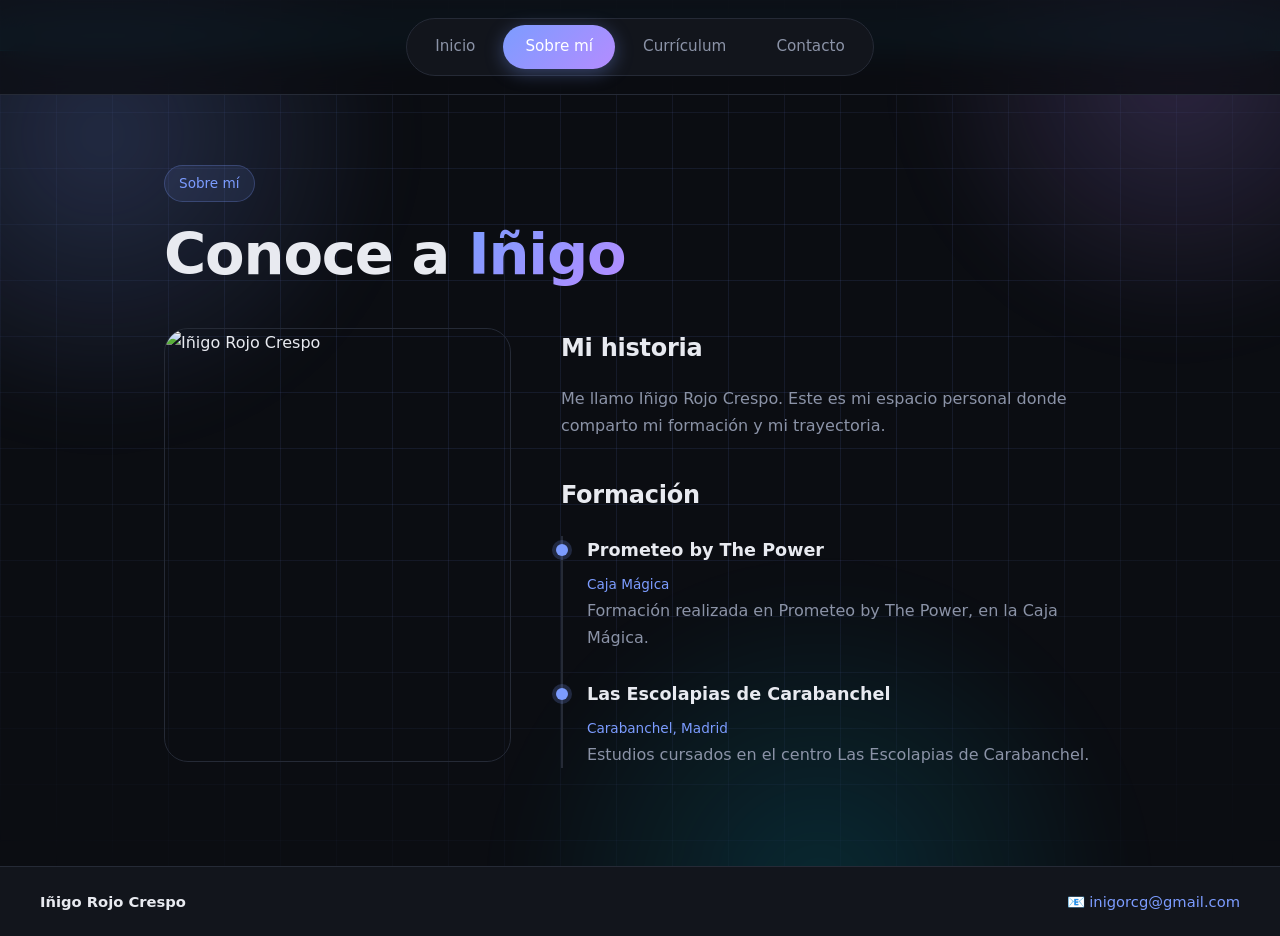
==== sobre-mi.html @ 4dca685e "Add files via upload" ====
<!DOCTYPE html>
<html lang="es">
<head>
  <meta charset="UTF-8">
  <meta name="viewport" content="width=device-width, initial-scale=1.0">
  <title>Sobre mí | Iñigo Rojo Crespo</title>
  <link rel="stylesheet" href="style.css">
</head>
<body>
 
  <!-- MENÚ SUPERIOR -->
  <nav class="navbar">
    <ul>
      <li><a href="index.html">Inicio</a></li>
      <li><a href="sobre-mi.html" class="active">Sobre mí</a></li>
      <li><a href="curriculum.html">Currículum</a></li>
      <li><a href="contacto.html">Contacto</a></li>
    </ul>
  </nav>
 
  <main>
    <span class="tag">Sobre mí</span>
    <h1>Conoce a <span class="gradient-text">Iñigo</span></h1>
 
    <div class="about-grid" style="margin-top:40px">
      <img class="about-img" src="img/foto.jpg" alt="Iñigo Rojo Crespo">
 
      <div>
        <h2>Mi historia</h2>
        <p>
          Me llamo Iñigo Rojo Crespo. Este es mi espacio personal donde comparto
          mi formación y mi trayectoria. <!-- ✏️ Escribe aquí tu presentación personal: intereses, metas, aficiones... -->
        </p>
        <p>
          <!-- ✏️ Añade aquí otro párrafo si quieres: qué te motiva, qué quieres hacer en el futuro, etc. -->
        </p>
 
        <h2 style="margin-top:36px">Formación</h2>
        <div class="timeline">
          <div class="timeline-item">
            <h3>Prometeo by The Power</h3>
            <span class="meta" style="color:var(--accent);font-size:.85rem">Caja Mágica</span>
            <p>Formación realizada en Prometeo by The Power, en la Caja Mágica.</p>
          </div>
          <div class="timeline-item">
            <h3>Las Escolapias de Carabanchel</h3>
            <span class="meta" style="color:var(--accent);font-size:.85rem">Carabanchel, Madrid</span>
            <p>Estudios cursados en el centro Las Escolapias de Carabanchel.</p>
          </div>
        </div>
      </div>
    </div>
  </main>
 
  <!-- BARRA INFERIOR -->
  <footer class="footer-bar">
    <span class="name">Iñigo Rojo Crespo</span>
    <span class="mail">📧 <a href="mailto:inigorcg@gmail.com">inigorcg@gmail.com</a></span>
  </footer>
 
</body>
</html>
---- style.css ----
/* ==========================================================
   PORTFOLIO - Iñigo Rojo Crespo
   Tema oscuro moderno
   ========================================================== */
 
:root {
  --bg: #0b0d12;
  --bg-soft: #12151c;
  --card: #171b24;
  --border: #252a36;
  --text: #e8eaf0;
  --muted: #8b93a7;
  --accent: #7c9cff;
  --accent-2: #b48cff;
  --radius: 16px;
}
 
* { margin: 0; padding: 0; box-sizing: border-box; }
 
html { scroll-behavior: smooth; }
 
body {
  font-family: "Inter", "Segoe UI", system-ui, -apple-system, sans-serif;
  background: var(--bg);
  color: var(--text);
  line-height: 1.7;
  min-height: 100vh;
  display: flex;
  flex-direction: column;
}
 
a { color: var(--accent); text-decoration: none; }
a:hover { text-decoration: underline; }
 
/* ==========================================================
   FONDO TECNOLÓGICO ANIMADO (solo CSS)
   - html::before  -> línea de escaneo que baja
   - body::before  -> rejilla que avanza en perspectiva
   - body::after   -> orbes de luz de neón que flotan
   ========================================================== */
 
/* Rejilla tecnológica en movimiento */
body::before {
  content: "";
  position: fixed;
  inset: 0;
  z-index: -2;
  pointer-events: none;
  background-image:
    linear-gradient(rgba(124, 156, 255, 0.10) 1px, transparent 1px),
    linear-gradient(90deg, rgba(124, 156, 255, 0.10) 1px, transparent 1px);
  background-size: 56px 56px;
  -webkit-mask-image: radial-gradient(ellipse 80% 70% at 50% 40%, #000 30%, transparent 100%);
  mask-image: radial-gradient(ellipse 80% 70% at 50% 40%, #000 30%, transparent 100%);
  animation: gridMove 14s linear infinite;
}
 
/* Orbes de luz flotantes */
body::after {
  content: "";
  position: fixed;
  inset: -20%;
  z-index: -3;
  pointer-events: none;
  background:
    radial-gradient(circle 420px at 20% 25%, rgba(124, 156, 255, 0.22), transparent 70%),
    radial-gradient(circle 380px at 80% 20%, rgba(180, 140, 255, 0.20), transparent 70%),
    radial-gradient(circle 450px at 60% 85%, rgba(0, 220, 255, 0.14), transparent 70%);
  filter: blur(30px);
  animation: orbsFloat 18s ease-in-out infinite alternate;
}
 
/* Línea de escaneo */
html::before {
  content: "";
  position: fixed;
  left: 0;
  right: 0;
  top: -10%;
  height: 140px;
  z-index: -1;
  pointer-events: none;
  background: linear-gradient(
    to bottom,
    transparent,
    rgba(124, 156, 255, 0.07) 60%,
    rgba(0, 220, 255, 0.18) 100%
  );
  border-bottom: 1px solid rgba(0, 220, 255, 0.35);
  animation: scan 9s linear infinite;
}
 
@keyframes gridMove {
  from { background-position: 0 0, 0 0; }
  to   { background-position: 0 56px, 56px 0; }
}
 
@keyframes orbsFloat {
  0%   { transform: translate(0, 0) scale(1); }
  50%  { transform: translate(4%, -5%) scale(1.12); }
  100% { transform: translate(-5%, 6%) scale(0.95); }
}
 
@keyframes scan {
  from { transform: translateY(0); }
  to   { transform: translateY(125vh); }
}
 
/* Accesibilidad: sin animaciones si el usuario lo prefiere */
@media (prefers-reduced-motion: reduce) {
  body::before, body::after, html::before { animation: none; }
}
 
/* ---------- MENÚ SUPERIOR (centrado) ---------- */
.navbar {
  position: sticky;
  top: 0;
  z-index: 100;
  display: flex;
  justify-content: center;
  padding: 18px 20px;
  background: rgba(11, 13, 18, 0.75);
  backdrop-filter: blur(14px);
  -webkit-backdrop-filter: blur(14px);
  border-bottom: 1px solid var(--border);
}
 
.navbar ul {
  display: flex;
  gap: 6px;
  list-style: none;
  padding: 6px;
  background: var(--bg-soft);
  border: 1px solid var(--border);
  border-radius: 999px;
}
 
.navbar a {
  display: block;
  padding: 9px 22px;
  border-radius: 999px;
  color: var(--muted);
  font-size: 0.95rem;
  font-weight: 500;
  transition: all 0.25s ease;
}
 
.navbar a:hover {
  color: var(--text);
  background: var(--card);
  text-decoration: none;
}
 
.navbar a.active {
  color: #fff;
  background: linear-gradient(135deg, var(--accent), var(--accent-2));
  box-shadow: 0 4px 18px rgba(124, 156, 255, 0.35);
}
 
/* ---------- CONTENIDO ---------- */
main {
  flex: 1;
  width: 100%;
  max-width: 1000px;
  margin: 0 auto;
  padding: 70px 24px;
}
 
h1 {
  font-size: clamp(2.2rem, 5vw, 3.6rem);
  line-height: 1.15;
  letter-spacing: -0.02em;
  margin-bottom: 18px;
}
 
h2 {
  font-size: 1.5rem;
  margin-bottom: 16px;
  letter-spacing: -0.01em;
}
 
h3 { font-size: 1.1rem; margin-bottom: 4px; }
 
p { color: var(--muted); margin-bottom: 14px; }
 
.gradient-text {
  background: linear-gradient(135deg, var(--accent), var(--accent-2));
  -webkit-background-clip: text;
  background-clip: text;
  -webkit-text-fill-color: transparent;
}
 
.tag {
  display: inline-block;
  padding: 6px 14px;
  margin-bottom: 20px;
  font-size: 0.85rem;
  color: var(--accent);
  background: rgba(124, 156, 255, 0.1);
  border: 1px solid rgba(124, 156, 255, 0.25);
  border-radius: 999px;
}
 
/* ---------- HERO (inicio) ---------- */
.hero {
  display: grid;
  grid-template-columns: 1.3fr 1fr;
  gap: 50px;
  align-items: center;
  min-height: 60vh;
}
 
.hero p.lead { font-size: 1.15rem; max-width: 520px; }
 
.hero-img {
  width: 100%;
  max-width: 340px;
  aspect-ratio: 1 / 1;
  object-fit: cover;
  border-radius: 28px;
  border: 1px solid var(--border);
  box-shadow: 0 20px 60px rgba(0, 0, 0, 0.5), 0 0 0 8px rgba(124, 156, 255, 0.06);
  justify-self: center;
}
 
/* ---------- BOTONES ---------- */
.btn-row { display: flex; flex-wrap: wrap; gap: 14px; margin-top: 28px; }
 
.btn {
  display: inline-block;
  padding: 13px 28px;
  border-radius: 12px;
  font-weight: 600;
  font-size: 0.95rem;
  transition: transform 0.2s ease, box-shadow 0.2s ease;
  cursor: pointer;
  border: none;
}
 
.btn:hover { transform: translateY(-2px); text-decoration: none; }
 
.btn-primary {
  color: #fff;
  background: linear-gradient(135deg, var(--accent), var(--accent-2));
  box-shadow: 0 8px 24px rgba(124, 156, 255, 0.3);
}
 
.btn-ghost {
  color: var(--text);
  background: transparent;
  border: 1px solid var(--border);
}
.btn-ghost:hover { background: var(--card); }
 
/* ---------- TARJETAS ---------- */
.grid {
  display: grid;
  grid-template-columns: repeat(auto-fit, minmax(280px, 1fr));
  gap: 22px;
  margin-top: 30px;
}
 
.card {
  background: var(--card);
  border: 1px solid var(--border);
  border-radius: var(--radius);
  padding: 26px;
  transition: transform 0.25s ease, border-color 0.25s ease;
}
 
.card:hover { transform: translateY(-4px); border-color: rgba(124, 156, 255, 0.4); }
 
.card .meta { font-size: 0.85rem; color: var(--accent); margin-bottom: 8px; display: block; }
 
.section { margin-top: 56px; }
 
/* ---------- SOBRE MÍ ---------- */
.about-grid {
  display: grid;
  grid-template-columns: 1fr 1.6fr;
  gap: 50px;
  align-items: start;
}
 
.about-img {
  width: 100%;
  border-radius: 24px;
  border: 1px solid var(--border);
  object-fit: cover;
  aspect-ratio: 4 / 5;
}
 
.timeline { border-left: 2px solid var(--border); padding-left: 24px; margin-top: 20px; }
.timeline-item { position: relative; margin-bottom: 28px; }
.timeline-item::before {
  content: "";
  position: absolute;
  left: -31px;
  top: 8px;
  width: 12px;
  height: 12px;
  border-radius: 50%;
  background: var(--accent);
  box-shadow: 0 0 0 4px rgba(124, 156, 255, 0.2);
}
 
/* ---------- CURRÍCULUM (PDF) ---------- */
.pdf-frame {
  width: 100%;
  height: 80vh;
  min-height: 500px;
  border: 1px solid var(--border);
  border-radius: var(--radius);
  background: var(--bg-soft);
  margin-top: 24px;
}
 
/* ---------- CONTACTO ---------- */
.contact-grid {
  display: grid;
  grid-template-columns: 1fr 1.3fr;
  gap: 40px;
  margin-top: 30px;
}
 
.contact-info p { margin-bottom: 8px; }
 
form { display: flex; flex-direction: column; gap: 16px; }
 
label { font-size: 0.9rem; font-weight: 500; }
 
input, textarea {
  width: 100%;
  margin-top: 6px;
  padding: 13px 16px;
  font: inherit;
  color: var(--text);
  background: var(--bg-soft);
  border: 1px solid var(--border);
  border-radius: 12px;
  outline: none;
  transition: border-color 0.2s, box-shadow 0.2s;
}
 
input:focus, textarea:focus {
  border-color: var(--accent);
  box-shadow: 0 0 0 4px rgba(124, 156, 255, 0.15);
}
 
textarea { min-height: 150px; resize: vertical; }
 
/* ---------- BARRA INFERIOR ---------- */
.footer-bar {
  display: flex;
  justify-content: space-between;
  align-items: center;
  flex-wrap: wrap;
  gap: 10px;
  padding: 22px 40px;
  background: var(--bg-soft);
  border-top: 1px solid var(--border);
  font-size: 0.92rem;
}
 
.footer-bar .name { font-weight: 600; color: var(--text); }
.footer-bar .mail { color: var(--muted); }
.footer-bar .mail a { color: var(--accent); }
 
/* ---------- RESPONSIVE ---------- */
@media (max-width: 800px) {
  .hero, .about-grid, .contact-grid { grid-template-columns: 1fr; }
  .hero { text-align: left; }
  .navbar ul { gap: 2px; }
  .navbar a { padding: 8px 12px; font-size: 0.82rem; }
  .footer-bar { justify-content: center; text-align: center; padding: 20px; }
  main { padding: 44px 20px; }
}
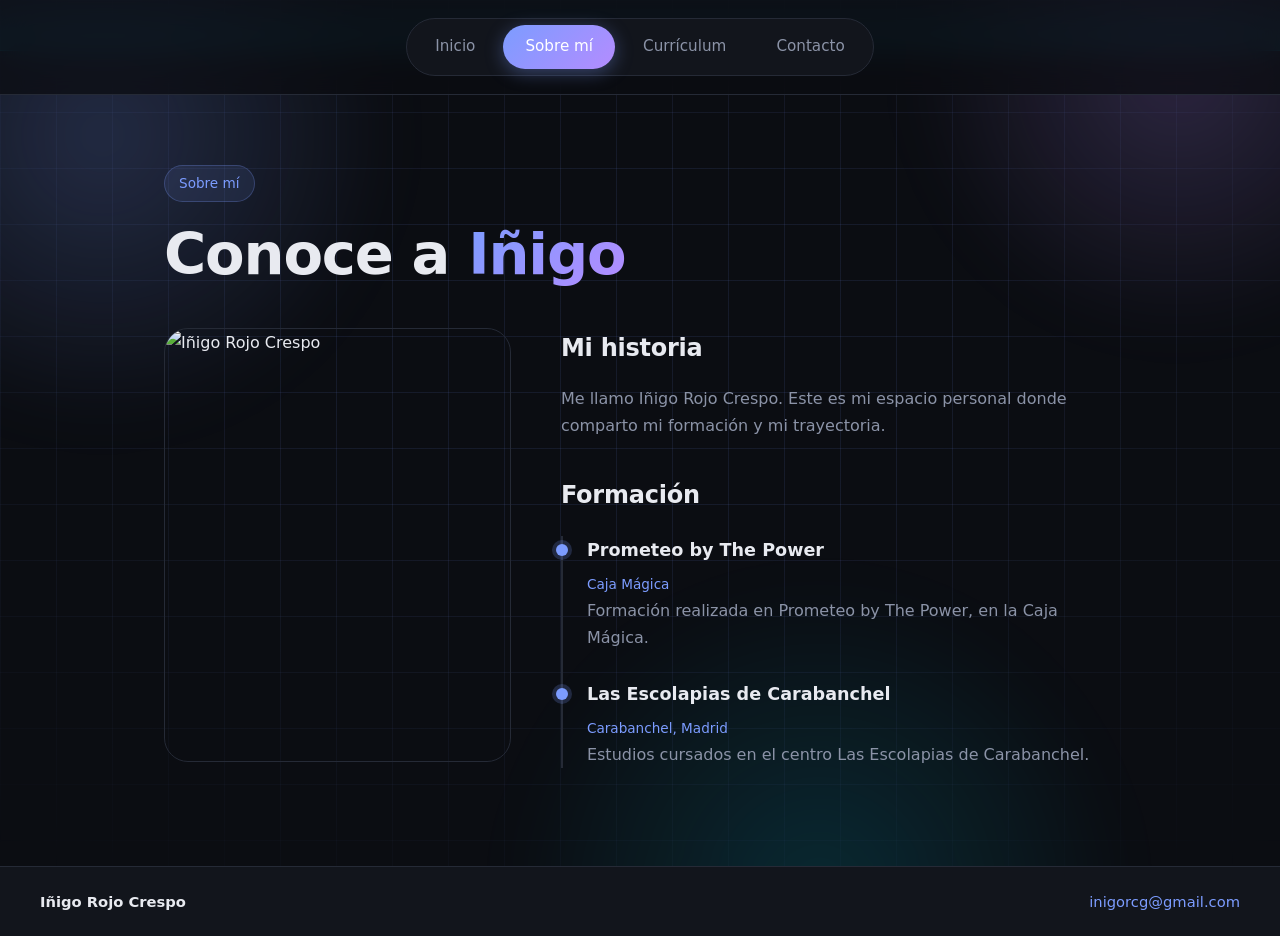
==== commit 2ce12706: "Fix HTML syntax and formatting issues" ====
--- a/sobre-mi.html
+++ b/sobre-mi.html
@@ -55,9 +55,9 @@
   <!-- BARRA INFERIOR -->
   <footer class="footer-bar">
     <span class="name">Iñigo Rojo Crespo</span>
-    <span class="mail">📧 <a href="mailto:inigorcg@gmail.com">inigorcg@gmail.com</a></span>
+    <span class="mail"> <a href="mailto:inigorcg@gmail.com">inigorcg@gmail.com</a></span>
   </footer>
  
 </body>
 </html>
- + 
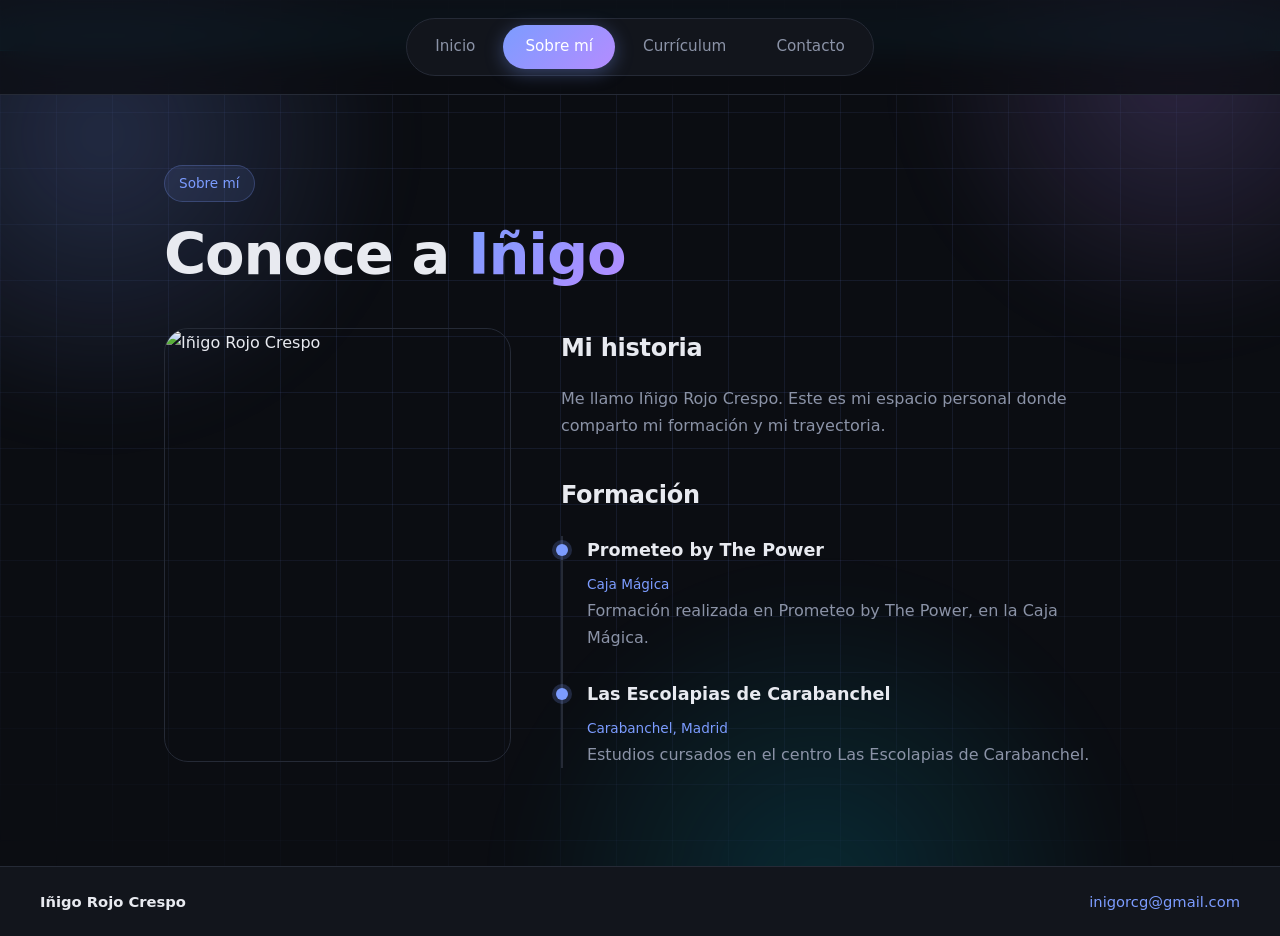
==== commit e99216b5: "Update sobre-mi.html" ====
--- a/sobre-mi.html
+++ b/sobre-mi.html
@@ -23,7 +23,7 @@
     <h1>Conoce a <span class="gradient-text">Iñigo</span></h1>
  
     <div class="about-grid" style="margin-top:40px">
-      <img class="about-img" src="img/foto.jpg" alt="Iñigo Rojo Crespo">
+      <img class="about-img" src="img/inigo.png" alt="Iñigo Rojo Crespo">
  
       <div>
         <h2>Mi historia</h2>
